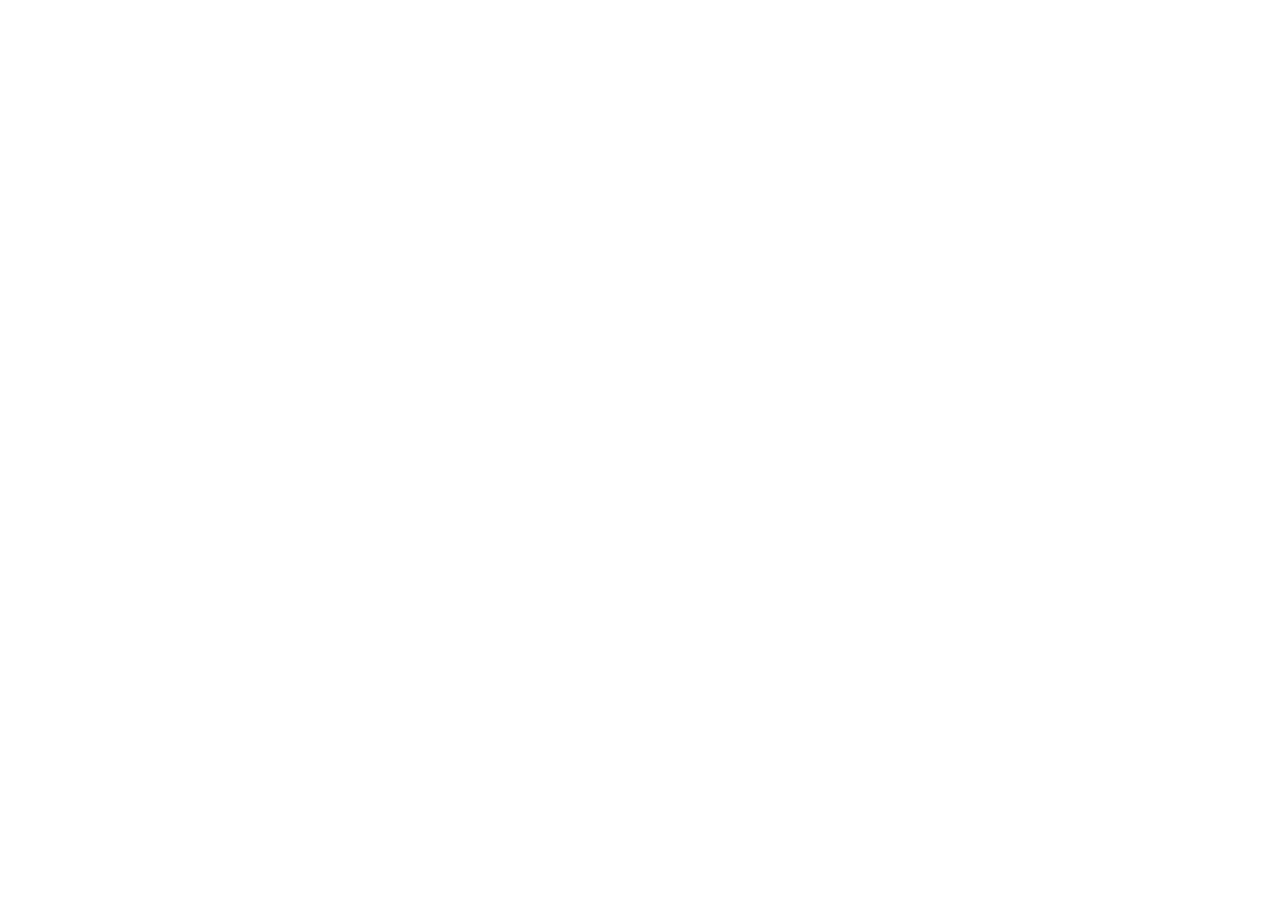
==== shelter/index.html @ a27afb73 "init: start task" ====
<!DOCTYPE html>
<html lang="en">
<head>
    <meta charset="UTF-8">
    <meta name="viewport" content="width=device-width, initial-scale=1.0">
    <link rel="stylesheet" href="./css/styles.css">
    <title>shelter</title>
</head>
<body>

</body>
</html>
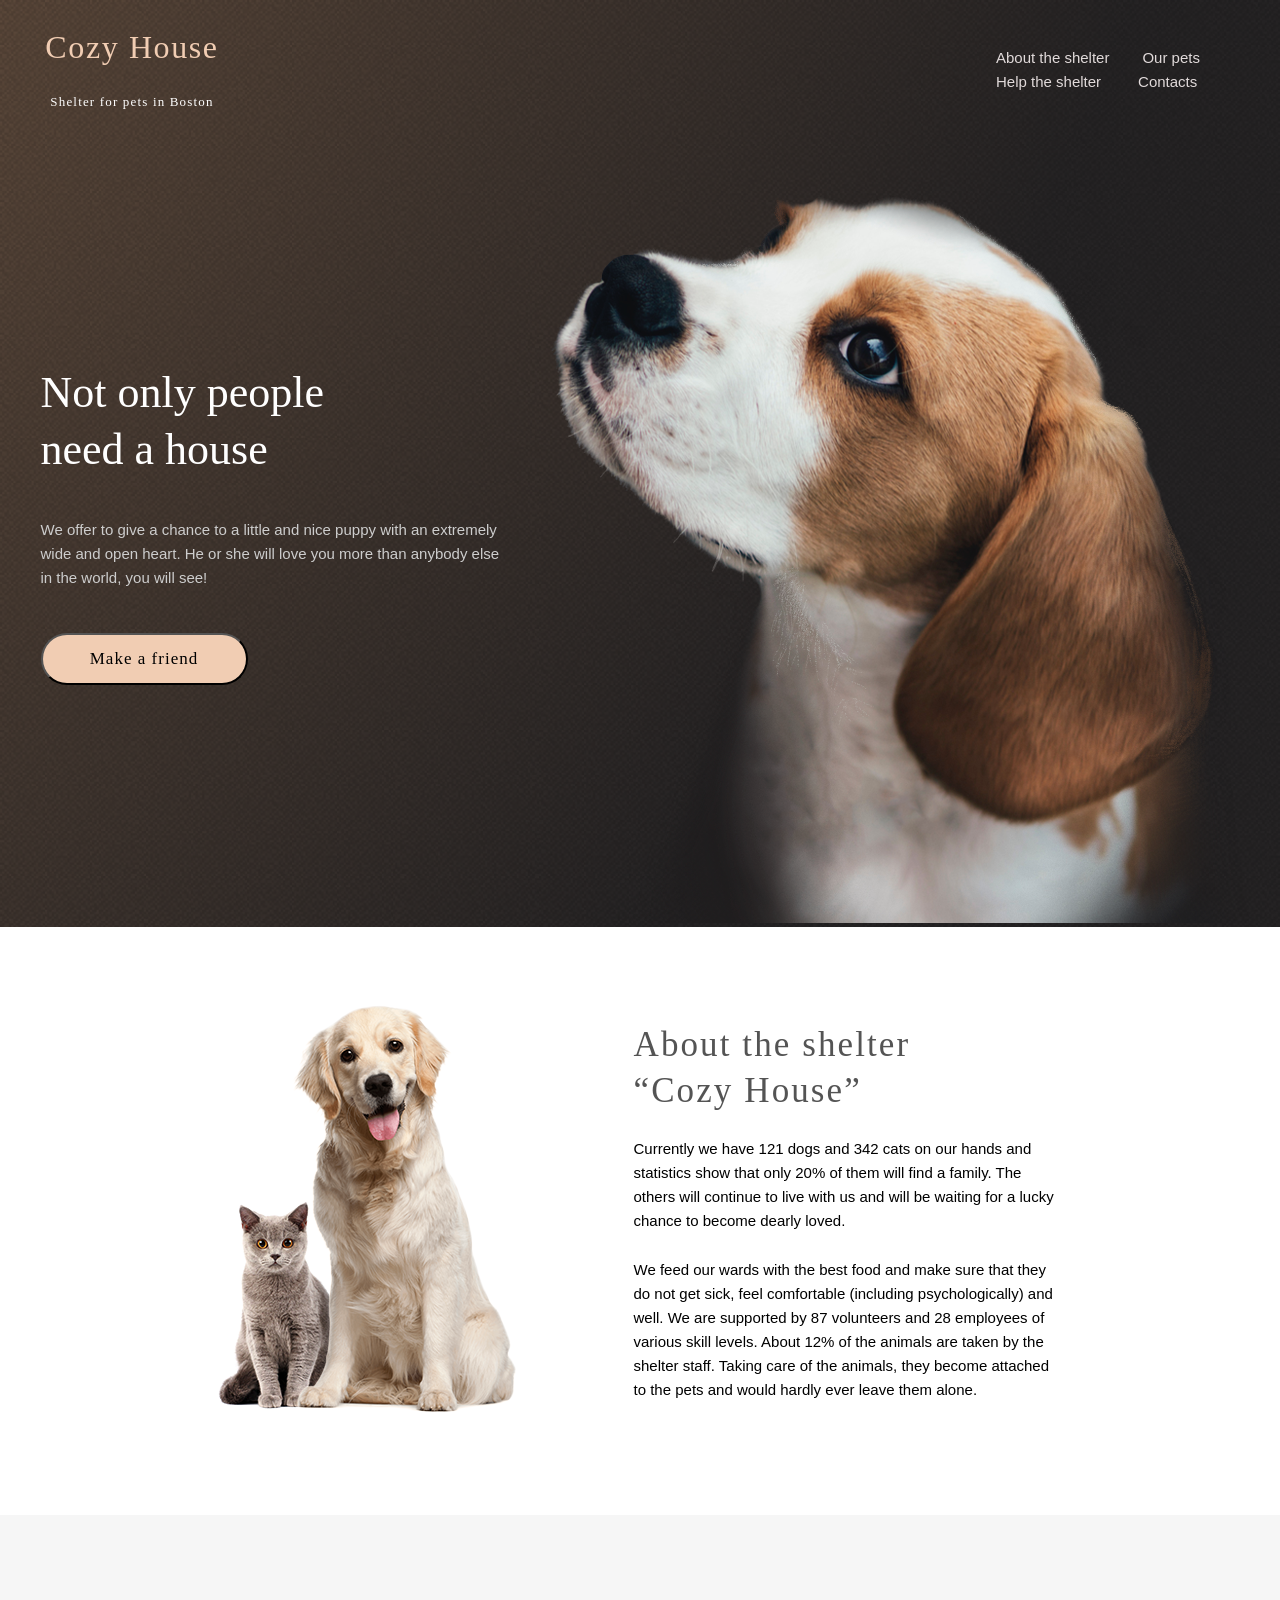
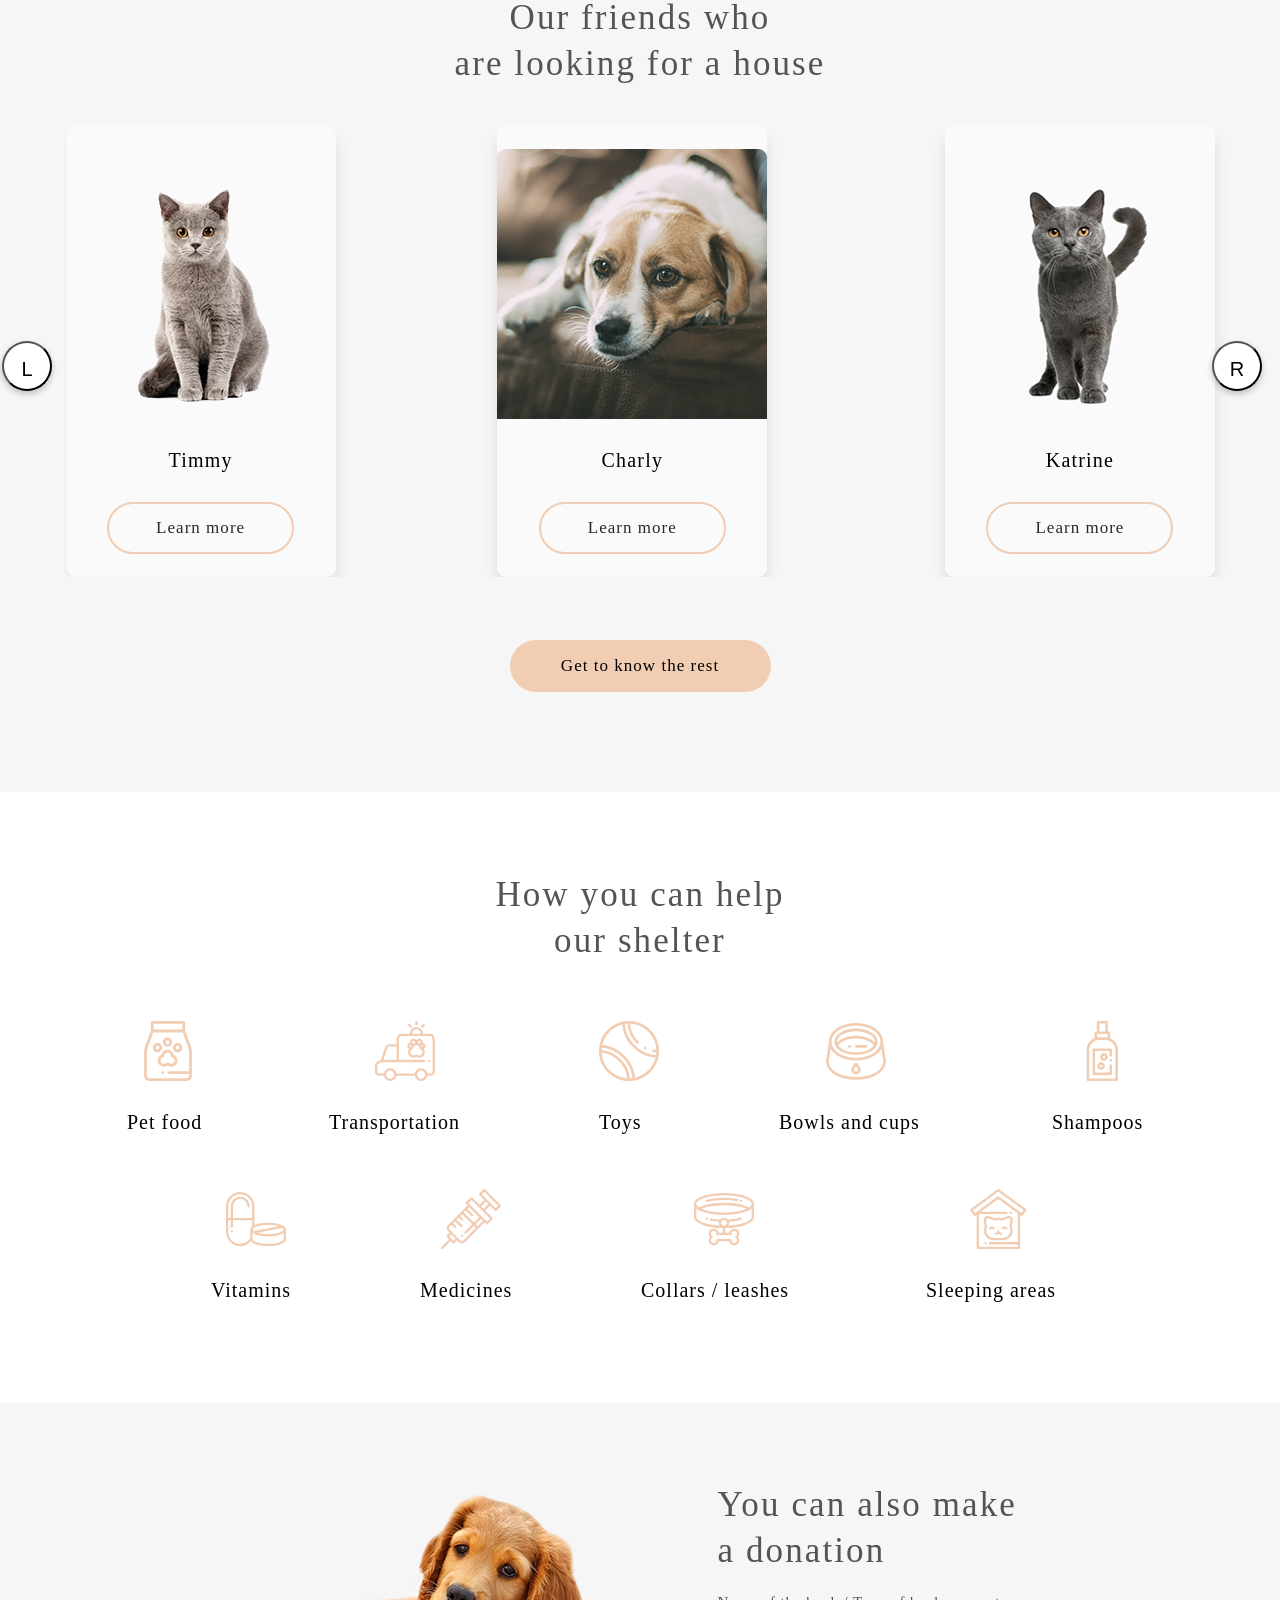
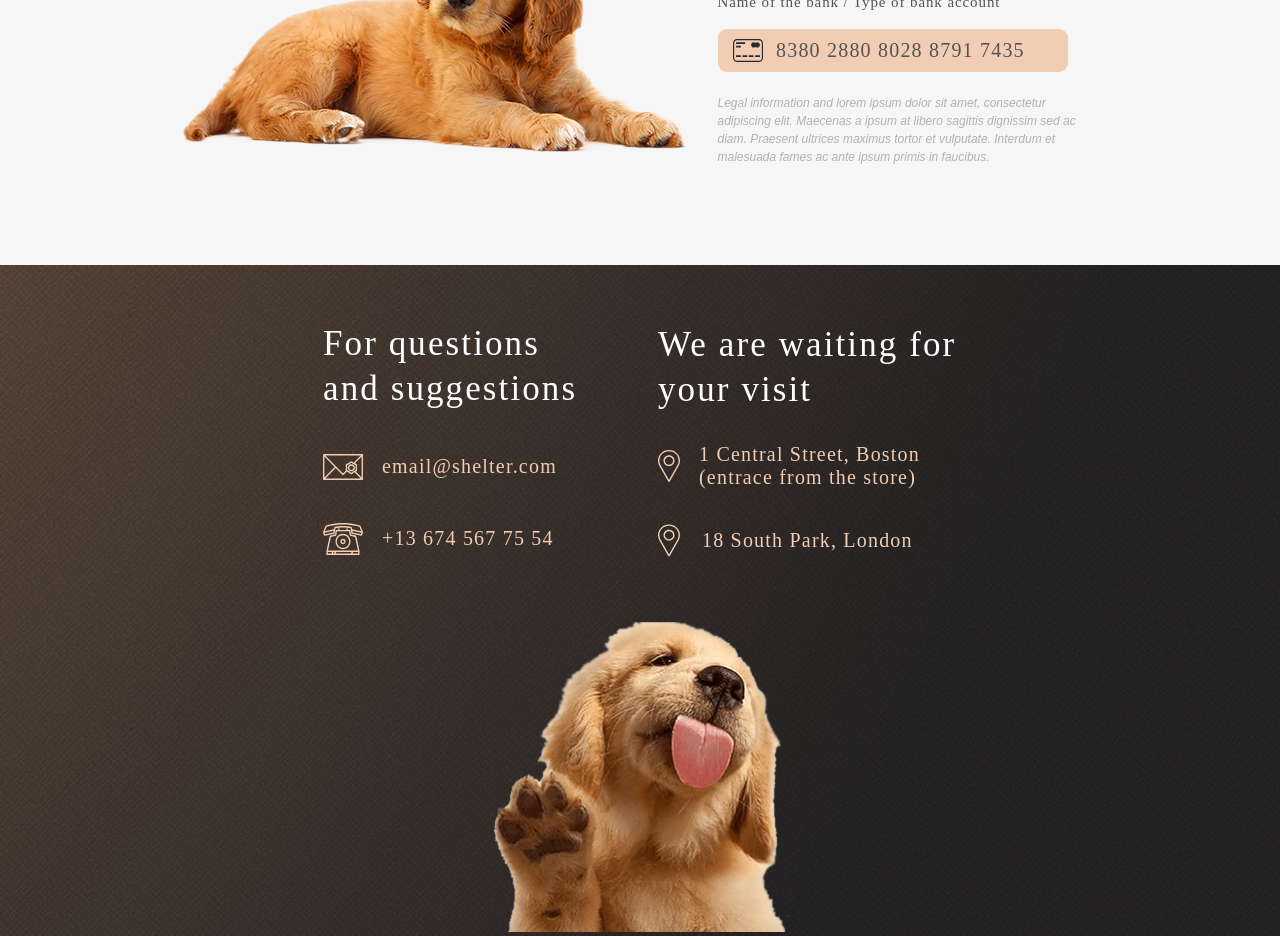
==== commit daef17af: "fix: rename html files for GitHub Pages deployment" ====
--- a/shelter/index.html
+++ b/shelter/index.html
@@ -3,10 +3,696 @@
 <head>
     <meta charset="UTF-8">
     <meta name="viewport" content="width=device-width, initial-scale=1.0">
-    <link rel="stylesheet" href="./css/styles.css">
-    <title>shelter</title>
+    <link rel="stylesheet" href="./css/shelter.css">
+    <!-- <meta name="viewport" content="width=device-width"> -->
+    <title>Shelter</title>
 </head>
 <body>
 
+    <main class="main">
+    <section class="start-screen">
+
+        <header class="header">
+            <div class="header__wrapper">
+                <div class="header__logo">
+                    <span class="header__title">Cozy House</span>
+                    <span class="header__subtitle">Shelter for pets in Boston</span>
+                </div>
+                <nav class="menu">
+                    <ul class="menu-list">
+                        <li class="menu__item"><a href="#about" class="nav-link">About the shelter</a></li>
+                        <li class="menu__item menu__item_active"><a href="..//pets/pets.html" class="nav-link">Our pets</a></li>
+                        <li class="menu__item"><a href="#help" class="nav-link">Help the shelter</a></li>
+                        <li class="menu__item"><a href="#contacts" class="nav-link">Contacts</a></li>
+                    </ul>
+                </nav>
+
+                <!-- ! -->
+
+                <button class="header__burger-btn" id="burger">
+                    <span></span><span></span><span></span>
+                </button>
+
+            </div>
+        </header>
+
+        <div class="start-screen__wrapper">
+            <div class="start-screen__content">
+                <div class="start-screen__wrapper-title">
+                    <h1 class="start-screen__title">Not only people need a house</h1>
+                </div>
+                <div class="start-screen__wrapper-description">
+                    <p class="start-screen__description">We offer to give a chance to a little and nice puppy with an extremely wide and open heart. He or she will love you more than anybody else in the world, you will see!</p>
+                </div>
+                <button class="start-screen__button">Make a friend</button>
+            </div>
+             <div class="start-screen__puppy-wrapper">
+                <img src="./assets/img/start-screen-puppy.png" alt="puppy-logo" class="start-screen__puppy">
+             </div>
+        </div>
+    </section>
+
+    <section class="about" id="about">
+        <div class="about__wrapper">
+            <div class="about__wrapper-pets">
+                <img src="./assets/img/about-pets.png" alt="about-logo" class="about__pets">
+            </div>
+            <div class="about__description">
+                <div class="about__wrapper-title">
+                    <h3 class="about__title">About the shelter “Cozy House”</h3>
+                </div>
+                <div class="about__wrapper-content-first">
+                    <p class="about__content-first">Currently we have 121 dogs and 342 cats on our hands and statistics show that only 20% of them will find a family. The others will continue to live with us and will be waiting for a lucky chance to become dearly loved.</p>
+                </div>
+                <div class="about__wrapper-content-second">
+                    <p class="about__content-second">We feed our wards with the best food and make sure that they do not get sick, feel comfortable (including psychologically) and well. We are supported by 87 volunteers and 28 employees of various skill levels. About 12% of the animals are taken by the shelter staff. Taking care of the animals, they become attached to the pets and would hardly ever leave them alone.</p>
+                </div>
+            </div>
+        </div>
+    </section>
+    <section class="pets">
+        <div class="pets__wrapper">
+            <div class="pets__title-wrapper">
+                <h3 class="pets__title">Our friends who<br>
+                    are looking for a house</h3>
+            </div>
+
+            <!-- ! -->
+
+<!-- popup katrine -->
+<div class="modal-katrine">
+    <div class="modal-wrapper">
+        <div class="exit__button-katrine exit__button-wrapper">
+            <span></span><span></span>
+        </div>
+        <div class="modal-subwrapper">
+         <div class="modal-logo">
+         <img src="./assets/img/pets-katrine.png" alt="modal-logo" class="modal-picture">
+         </div>
+         <div class="modal-information">
+            <div class="modal-information__wrapper">
+            <div class="modal__title-wrapper">
+                <span class="modal__title">Katrine</span>
+            </div>
+            <div class="modal__subtitle-wrapper">
+                <span class="modal__subtitle">Cat - British Shorthair</span>
+            </div>
+            <div class="modal__description-wrapper">
+                <p class="modal__description">Katrine is a beautiful girl. She is as soft as the finest velvet with a thick lush fur. Will love you until the last breath she takes as long as you are the one. She is picky about her affection. She loves cuddles and to stretch into your hands for a deeper relaxations.</p>
+            </div>
+            <ul class="modal__state-wrapper">
+                <li><b>Age:</b> 6 months</li>
+                <li><b>Inoculations:</b> panleukopenia</li>
+                <li><b>Desease:</b> none</li>
+                <li><b>Parasites:</b> none</li>
+
+            </ul>
+        </div>
+        </div>
+        </div>
+    </div>
+</div>
+
+ <!-- end popup katrine -->
+
+ <!-- popup woody -->
+
+ <div class="modal-woody">
+    <div class="modal-wrapper">
+        <div class="exit__button-woody exit__button-wrapper">
+            <span></span><span></span>
+        </div>
+        <div class="modal-subwrapper">
+         <div class="modal-logo">
+         <img src="./assets/img/pets-woody.png" alt="modal-logo" class="modal-picture">
+         </div>
+         <div class="modal-information">
+            <div class="modal-information__wrapper">
+            <div class="modal__title-wrapper">
+                <span class="modal__title">Woody</span>
+            </div>
+            <div class="modal__subtitle-wrapper">
+                <span class="modal__subtitle">Dog - Golden Retriever</span>
+            </div>
+            <div class="modal__description-wrapper">
+                <p class="modal__description">Woody is a handsome 3 1/2 year old boy. Woody does know basic commands and is a smart pup. Since he is on the stronger side, he will learn a lot from your training. Woody will be happier when he finds a new family that can spend a lot of time with him.</p>
+            </div>
+            <ul class="modal__state-wrapper">
+                <li><b>Age:</b> 3 years 6 months</li>
+                <li><b>Inoculations:</b> adenovirus, distemper</li>
+                <li><b>Desease:</b> right back leg mobility reduced</li>
+                <li><b>Parasites:</b> none</li>
+            </ul>
+        </div>
+        </div>
+        </div>
+    </div>
+</div>
+
+ <!-- end popup woody -->
+
+<!-- popup jenn -->
+
+<div class="modal-jennifer">
+    <div class="modal-wrapper">
+        <div class="exit__button-jennifer exit__button-wrapper">
+            <span></span><span></span>
+        </div>
+        <div class="modal-subwrapper">
+         <div class="modal-logo">
+         <img src="./assets/img/pets-jennifer.png" alt="modal-logo" class="modal-picture">
+         </div>
+         <div class="modal-information">
+            <div class="modal-information__wrapper">
+            <div class="modal__title-wrapper">
+                <span class="modal__title">Jennifer</span>
+            </div>
+            <div class="modal__subtitle-wrapper">
+                <span class="modal__subtitle">Dog - Labrador</span>
+            </div>
+            <div class="modal__description-wrapper">
+                <p class="modal__description">Jennifer is a sweet 2 months old Labrador that is patiently waiting to find a new forever home. This girl really enjoys being able to go outside to run and play, but won't hesitate to play up a storm in the house if she has all of her favorite toys.</p>
+            </div>
+            <ul class="modal__state-wrapper">
+                <li><b>Age:</b> 2 month</li>
+                <li><b>Inoculations:</b> none</li>
+                <li><b>Desease:</b> none</li>
+                <li><b>Parasites:</b> none</li>
+
+            </ul>
+        </div>
+        </div>
+        </div>
+    </div>
+</div>
+
+ <!-- end popup jenn -->
+
+ <!-- popup sophia -->
+
+<div class="modal-sophia">
+    <div class="modal-wrapper">
+        <div class="exit__button-sophia exit__button-wrapper">
+            <span></span><span></span>
+        </div>
+        <div class="modal-subwrapper">
+         <div class="modal-logo">
+         <img src="./assets/img/sophia.png" alt="modal-logo" class="modal-picture">
+         </div>
+         <div class="modal-information">
+            <div class="modal-information__wrapper">
+            <div class="modal__title-wrapper">
+                <span class="modal__title">Sophia</span>
+            </div>
+            <div class="modal__subtitle-wrapper">
+                <span class="modal__subtitle">Dog - Shih tzu</span>
+            </div>
+            <div class="modal__description-wrapper">
+                <p class="modal__description">Sophia here and I'm looking for my forever home to live out the best years of my life. I am full of energy. Everyday I'm learning new things, like how to walk on a leash, go potty outside, bark and play with toys and I still need some practice.</p>
+            </div>
+            <ul class="modal__state-wrapper">
+                <li><b>Age:</b> 1 month</li>
+                <li><b>Inoculations:</b> parvovirus</li>
+                <li><b>Desease:</b> none</li>
+                <li><b>Parasites:</b> none</li>
+            </ul>
+        </div>
+        </div>
+        </div>
+    </div>
+</div>
+
+ <!-- end popup sophia -->
+
+  <!-- popup timmy -->
+
+<div class="modal-timmy">
+    <div class="modal-wrapper">
+        <div class="exit__button-timmy exit__button-wrapper">
+            <span></span><span></span>
+        </div>
+        <div class="modal-subwrapper">
+         <div class="modal-logo">
+         <img src="./assets/img/pets-timmy.png" alt="modal-logo" class="modal-picture">
+         </div>
+         <div class="modal-information">
+            <div class="modal-information__wrapper">
+            <div class="modal__title-wrapper">
+                <span class="modal__title">Timmy</span>
+            </div>
+            <div class="modal__subtitle-wrapper">
+                <span class="modal__subtitle">Cat - British Shorthair</span>
+            </div>
+            <div class="modal__description-wrapper">
+                <p class="modal__description">Timmy is an adorable grey british shorthair male. He loves to play and snuggle. He is neutered and up to date on age appropriate vaccinations. He can be chatty and enjoys being held. Timmy has a lot to say and wants a person to share his thoughts with.</p>
+            </div>
+            <ul class="modal__state-wrapper">
+                <li><b>Age:</b> 2 month</li>
+                <li><b>Inoculations:</b> rabies</li>
+                <li><b>Desease:</b> none</li>
+                <li><b>Parasites:</b> none</li>
+            </ul>
+        </div>
+        </div>
+        </div>
+    </div>
+</div>
+
+ <!-- end popup timmy -->
+
+   <!-- popup charly -->
+
+<div class="modal-charly">
+    <div class="modal-wrapper">
+        <div class="exit__button-charly exit__button-wrapper">
+            <span></span><span></span>
+        </div>
+        <div class="modal-subwrapper">
+         <div class="modal-logo">
+         <img src="./assets/img/pets-charly.png" alt="modal-logo" class="modal-picture">
+         </div>
+         <div class="modal-information">
+            <div class="modal-information__wrapper">
+            <div class="modal__title-wrapper">
+                <span class="modal__title">Charly</span>
+            </div>
+            <div class="modal__subtitle-wrapper">
+                <span class="modal__subtitle">Dog - Jack Russell Terrier</span>
+            </div>
+            <div class="modal__description-wrapper">
+                <p class="modal__description">This cute boy, Charly, is three years old and he likes adults and kids. He isn’t fond of many other dogs, so he might do best in a single dog home. Charly has lots of energy, and loves to run and play. We think a fenced yard would make him very happy.</p>
+            </div>
+            <ul class="modal__state-wrapper">
+                <li><b>Age:</b> 8 years</li>
+                <li><b>Inoculations:</b> bordetella bronchiseptica, leptospirosis</li>
+                <li><b>Desease:</b> deafness, blindness</li>
+                <li><b>Parasites:</b> lice, fleas</li>
+            </ul>
+        </div>
+        </div>
+        </div>
+    </div>
+</div>
+
+ <!-- end popup charly -->
+
+ <!-- popup scarlett -->
+
+<div class="modal-scarlett">
+    <div class="modal-wrapper">
+        <div class="exit__button-scarlett exit__button-wrapper">
+            <span></span><span></span>
+        </div>
+        <div class="modal-subwrapper">
+         <div class="modal-logo">
+         <img src="./assets/img/pets-scarlet.png" alt="modal-logo" class="modal-picture">
+         </div>
+         <div class="modal-information">
+            <div class="modal-information__wrapper">
+            <div class="modal__title-wrapper">
+                <span class="modal__title">Scarlett</span>
+            </div>
+            <div class="modal__subtitle-wrapper">
+                <span class="modal__subtitle">Dog - Jack Russell Terrier</span>
+            </div>
+            <div class="modal__description-wrapper">
+                <p class="modal__description">Scarlett is a happy, playful girl who will make you laugh and smile. She forms a bond quickly and will make a loyal companion and a wonderful family dog or a good companion for a single individual too since she likes to hang out and be with her human.</p>
+            </div>
+            <ul class="modal__state-wrapper">
+                <li><b>Age:</b> 3 month</li>
+                <li><b>Inoculations:</b> parainfluenza</li>
+                <li><b>Desease:</b> none</li>
+                <li><b>Parasites:</b> none</li>
+            </ul>
+        </div>
+        </div>
+        </div>
+    </div>
+</div>
+
+ <!-- end popup scarlett -->
+
+  <!-- popup freddie -->
+
+<div class="modal-freddie">
+    <div class="modal-wrapper">
+        <div class="exit__button-freddie exit__button-wrapper">
+            <span></span><span></span>
+        </div>
+        <div class="modal-subwrapper">
+         <div class="modal-logo">
+         <img src="./assets/img/freddie.png" alt="modal-logo" class="modal-picture">
+         </div>
+         <div class="modal-information">
+            <div class="modal-information__wrapper">
+            <div class="modal__title-wrapper">
+                <span class="modal__title">Freddie</span>
+            </div>
+            <div class="modal__subtitle-wrapper">
+                <span class="modal__subtitle">Cat - British Shorthair</span>
+            </div>
+            <div class="modal__description-wrapper">
+                <p class="modal__description">Freddie is a little shy at first, but very sweet when he warms up. He likes playing with shoe strings and bottle caps. He is quick to learn the rhythms of his human’s daily life. Freddie has bounced around a lot in his life, and is looking to find his forever home.</p>
+            </div>
+            <ul class="modal__state-wrapper">
+                <li><b>Age:</b> 2 month</li>
+                <li><b>Inoculations:</b> Inoculations: rabies</li>
+                <li><b>Desease:</b> none</li>
+                <li><b>Parasites:</b> none</li>
+            </ul>
+        </div>
+        </div>
+        </div>
+    </div>
+</div>
+
+ <!-- end popup freddie -->
+
+        <div class="pets__slider">
+                <div class="arrow__wrapper">
+                    <button class="arrow__left">
+                        <img src="./assets/svg/Arrow_left.svg" alt="arrow-logo" class="arrow-left">
+                    </button>
+                </div>
+
+                <!-- ! -->
+
+                <div class="pets__slider-wrapper">
+                    <div class="card__container" id="card__container">
+                        <div class="slider__group-one">
+
+                        <div class="pets__card card__sophia">
+                            <img src="..//pets/assets/img/sophia.png" alt="sophia-logo" class="pets__logo logo__sophia">
+                            <span class="pets__name">Sophia</span>
+                            <button class="button-sophia pets__button">Learn more</button>
+                        </div>
+
+                        <div class="pets__card card__timmy">
+                            <img src="..//pets/assets/img/pets-timmy.png" alt="timmy-logo" class="pets__logo logo__timmy">
+                            <span class="pets__name">Timmy</span>
+                            <button class="button-timmy pets__button">Learn more</button>
+                        </div>
+
+                        <div class="pets__card card__charly">
+                            <img src="..//pets/assets/img/pets-charly.png" alt="woody-logo" class="pets__logo logo__charly">
+                            <span class="pets__name">Charly</span>
+                            <button class="button-charly pets__button">Learn more</button>
+                        </div>
+                    </div>        <!-- gr 1 end -->
+
+
+                    <div class="slider__group-two">
+                <div class="pets__card card__katrine">
+                    <img src="..//pets/assets/img/pets-katrine.png" alt="katrine-logo" class="pets__logo logo__kat">
+                    <span class="pets__name">Katrine</span>
+                    <button class="button-katrine pets__button">Learn more</button>
+                </div>
+
+                <div class="pets__card card__jennifer">
+                    <img src="..//pets/assets/img/pets-jennifer.png" alt="jennifer-logo" class="pets__logo logo__jenn">
+                    <span class="pets__name">Jennifer</span>
+                    <button class="button-jennifer pets__button">Learn more</button>
+                </div>
+
+                <div class="pets__card card__woody">
+                    <img src="..//pets/assets/img/pets-woody.png" alt="woody-logo" class="pets__logo logo__woody">
+                    <span class="pets__name">Woody</span>
+                    <button class="button-woody pets__button">Learn more</button>
+                </div>
+                </div>
+
+
+                <div class="slider__group-three">
+
+                    <div class="pets__card card__scarlett">
+                        <img src="..//pets/assets/img/pets-scarlet.png" alt="scarlett-logo" class="pets__logo logo__scarlett">
+                        <span class="pets__name">Scarlett</span>
+                        <button class="button-scarlett pets__button">Learn more</button>
+                    </div>
+
+                    <div class="pets__card card__freddie">
+                        <img src="..//pets/assets/img/freddie.png" alt="freddie" class="pets__logo logo__freddie">
+                        <span class="pets__name">Freddie</span>
+                        <button class="button-freddie pets__button">Learn more</button>
+                    </div>
+
+                    <div class="pets__card card__charly">
+                        <img src="..//pets/assets/img/pets-charly.png" alt="woody-logo" class="pets__logo logo__charly">
+                        <span class="pets__name">Charly</span>
+                        <button class="button-charly pets__button">Learn more</button>
+                    </div>
+
+                </div>
+
+                </div>  <!-- container -->
+
+
+
+            </div><!-- wrapper -->
+
+            <div class="arrow__wrapper">
+                <button class="arrow__right">
+                    <img src="./assets/svg/Arrow_right.svg" alt="arrow-logo" class="arrow-right">
+                </button>
+            </div>
+        </div>
+        <button class="pets__button-common">Get to know the rest</button>
+
+<!-- begin -->
+
+        <section class ="section__pets">
+
+            <div class="carousel__wrapper">
+
+                <button class="left">L</button>
+
+                <ul class="carousel">
+                    <li class="pets__card card__sophia">
+                        <img src="..//pets/assets/img/sophia.png" alt="sophia-logo" class="pets__logo logo__sophia">
+                        <span class="pets__name">Sophia</span>
+                        <button class="pets__button sophia">Learn more</button>
+                    </li>
+
+                    <li class="pets__card card__timmy">
+                        <img src="..//pets/assets/img/pets-timmy.png" alt="timmy-logo" class="pets__logo logo__timmy">
+                        <span class="pets__name">Timmy</span>
+                        <button class="pets__button timmy">Learn more</button>
+                    </li>
+
+                    <li class="pets__card card__charly">
+                        <img src="..//pets/assets/img/pets-charly.png" alt="woody-logo" class="pets__logo logo__charly">
+                        <span class="pets__name">Charly</span>
+                        <button class="pets__button charly">Learn more</button>
+                    </li>
+
+                    <li class="pets__card card__katrine">
+                        <img src="..//pets/assets/img/pets-katrine.png" alt="katrine-logo" class="pets__logo logo__kat">
+                        <span class="pets__name">Katrine</span>
+                        <button class="pets__button katrine">Learn more</button>
+                    </li>
+
+                    <li class="pets__card card__jennifer">
+                        <img src="..//pets/assets/img/pets-jennifer.png" alt="jennifer-logo" class="pets__logo logo__jenn">
+                        <span class="pets__name">Jennifer</span>
+                        <button class="pets__button jennifer">Learn more</button>
+                    </li>
+
+                    <li class="pets__card card__woody">
+                        <img src="..//pets/assets/img/pets-woody.png" alt="woody-logo" class="pets__logo logo__woody">
+                        <span class="pets__name">Woody</span>
+                        <button class="pets__button woody">Learn more</button>
+                    </li>
+
+                    <li class="pets__card card__scarlett">
+                        <img src="..//pets/assets/img/pets-scarlet.png" alt="scarlett-logo" class="pets__logo logo__scarlett">
+                        <span class="pets__name">Scarlett</span>
+                        <button class="pets__button scarlett">Learn more</button>
+                    </li>
+
+                    <li class="pets__card card__freddie">
+                        <img src="..//pets/assets/img/freddie.png" alt="freddie" class="pets__logo logo__freddie">
+                        <span class="pets__name">Freddie</span>
+                        <button class="pets__button freddie">Learn more</button>
+                    </li>
+
+                    <li class="pets__card card__charly">
+                        <img src="..//pets/assets/img/pets-charly.png" alt="woody-logo" class="pets__logo logo__charly">
+                        <span class="pets__name">Charly</span>
+                        <button class="pets__button charly">Learn more</button>
+                    </li>
+                </ul>
+
+            <button class="right">R</button>
+
+            </div>
+        </section>
+
+
+
+
+
+
+
+
+    </section>
+    <section class="help" id="help">
+        <div class="help__wrapper">
+            <div class="help__title-wrapper">
+                <h3 class="help__title">How you can help<br>
+                    our shelter</h3>
+            </div>
+            <div class="help__list">
+
+                <div class="help__icon food">
+                    <div class="icon__auxiliary">
+                    <img src="./assets/svg/icon-pet-food.svg" alt="food-logo" class="icon__food">
+                    </div>
+                <div class="description__wrapper">
+                    <span class="icon__description">Pet food</span>
+                </div>
+                </div>
+
+                <div class="help__icon transportation">
+                    <div class="icon__auxiliary">
+                    <img src="./assets/svg/icon-transportation.svg" alt="transportation-logo" class="icon__transportation">
+                    </div>
+                    <div class="description__wrapper">
+                     <span class="icon__description">Transportation</span>
+                    </div>
+                </div>
+
+
+                <div class="help__icon toys">
+                    <div class="icon__auxiliary">
+                    <img src="./assets/svg/icon-toys.svg" alt="toys-logo" class="icon__toys">
+                    </div>
+                    <div class="description__wrapper">
+                     <span class="icon__description">Toys</span>
+                    </div>
+                </div>
+
+
+                <div class="help__icon bowls">
+                    <div class="icon__auxiliary">
+                        <img src="./assets/svg/icon-bowls-and-cups.svg" alt="bowls-logo" class="icon__bowls">
+                    </div>
+                    <div class="description__wrapper">
+                    <span class="icon__description">Bowls and cups</span>
+                    </div>
+                </div>
+
+
+                <div class="help__icon shampoos">
+                    <div class="icon__auxiliary">
+                    <img src="./assets/svg/icon-shampoos.svg" alt="shampoos-logo" class="icon__shampoos">
+                    </div>
+                    <div class="description__wrapper">
+                    <span class="icon__description">Shampoos</span>
+                    </div>
+                </div>
+
+
+                <div class="help__icon vitamins">
+                    <div class="icon__auxiliary">
+                    <img src="./assets/svg/icon-vitamins.svg" alt="vitamins-logo" class="icon__vitamins">
+                    </div>
+                    <div class="description__wrapper">
+                    <span class="icon__description">Vitamins</span>
+                    </div>
+                </div>
+
+
+                <div class="help__icon medicine">
+                    <div class="icon__auxiliary">
+                    <img src="./assets/svg/icon-medicines.svg" alt="medicine-logo" class="icon__medicine">
+                    </div>
+                    <div class="description__wrapper">
+                    <span class="icon__description">Medicines</span>
+                    </div>
+                </div>
+
+
+                <div class="help__icon collars">
+                    <div class="icon__auxiliary">
+                    <img src="./assets/svg/icon-collars-leashes.svg" alt="collars-logo" class="icon__collars">
+                    </div>
+                    <div class="description__wrapper">
+                    <span class="icon__description">Collars / leashes</span>
+                    </div>
+                </div>
+
+
+                <div class="help__icon sleep">
+                    <div class="icon__auxiliary">
+                    <img src="./assets/svg/icon-sleeping-area.svg" alt="sleeping_area-logo" class="icon__sleep">
+                    </div>
+                    <div class="description__wrapper">
+                    <span class="icon__description">Sleeping areas</span>
+                    </div>
+                </div>
+
+            </div>
+        </div>
+    </section>
+
+    <section class="donation">
+        <div class="donation__wrapper">
+            <div class="donation__dog-wrapper">
+                <img src="./assets/img/donation-dog.png" alt="donation-logo" class="donation__dog">
+            </div>
+            <div class="donation__description">
+                <div class="donation__title-wrapper">
+                    <h3 class="donation__title">You can also make a donation</h3>
+                </div>
+                <div class="donation__subtitle-wrapper">
+                    <p class="donation__subtitle">Name of the bank / Type of bank account</p>
+                </div>
+
+                <div class="credit-card">
+                    <div class="credit-card__wrapper">
+                        <img src="./assets/svg/credit-card.svg" alt="credit-card__logo" class="icon__credit-card">
+                        <span class="credit-card__number">8380 2880 8028 8791 7435</span>
+                    </div>
+                </div>
+                <div class="legal-information__wrapper">
+                    <p class="legal-information">Legal information and lorem ipsum dolor sit amet, consectetur adipiscing elit. Maecenas a ipsum at libero sagittis dignissim sed ac diam. Praesent ultrices maximus tortor et vulputate. Interdum et malesuada fames ac ante ipsum primis in faucibus.</p>
+                </div>
+            </div>
+        </div>
+    </section>
+
+    <footer class="footer" id="contacts">
+        <div class="footer__wrapper">
+            <div class="footer__contacts">
+                <h3 class="footer__contacts-title">For questions and suggestions</h3>
+                <div class="footer__contacts-mail">
+                    <img src="./assets/svg/icon-email.svg" alt="email-logo" class="mail__icon">
+                    <span class="mail__description"><a href="mailto:ksandr1g@mail.ru">email@shelter.com</a></span>
+                </div>
+                <div class="footer__contacts-phone">
+                    <img src="./assets/svg/icon-phone.svg" alt="phone-logo" class="phone__icon">
+                    <span class="phone__description"><a href="tel:+13 674 567 75 54">+13 674 567 75 54</a></span>
+                </div>
+            </div>
+            <div class="footer__location">
+                <h3 class="footer__location-title">We are waiting for your visit</h3>
+                <div class="footer__location-Boston">
+                    <img src="./assets/svg/icon-marker.svg" alt="marker-logo" class="boston__marker">
+                    <p class="boston__description"><a href="https://www.google.com/maps/d/embed?mid=1jf-JyjY4kV1k39pwUYCy4yDfvXQ&hl=en_US&ehbc=2E312F" width="640" height="480">1 Central Street, Boston (entrace from the store)</a></p>
+                </div>
+                <div class="footer__location-London">
+                    <img src="./assets/svg/icon-marker.svg" alt="marker-logo" class="boston__marker">
+                    <p class="london__description"><a href="https://www.google.com/maps/d/embed?mid=1MzcbxTZZIhq8kWDtylVEMzaD1tA&hl=en&ehbc=2E312F" width="640" height="480">18 South Park, London</a></p>
+                </div>
+            </div>
+            <div class="footer__logo">
+                <div class="logo-logo">
+                <img src="./assets/img/footer-puppy.png" alt="puppy-logo" class="footer__puppy">
+            </div>
+            </div>
+        </div>
+    </footer>
+    </main>
+<script src="./shelter.js"></script>
 </body>
 </html>
--- a/shelter/css/shelter.css
+++ b/shelter/css/shelter.css
@@ -0,0 +1,2084 @@
+* {
+    scroll-behavior: smooth;
+    /* box-sizing: border-box; */
+}
+
+body {
+    margin: 0 auto;
+}
+
+.main {
+    overflow: hidden;
+    width: 100%;
+    position: relative;
+}
+
+.header__wrapper {
+    max-width: 1200px;
+    display:flex;
+    justify-content: space-between;
+    padding: 30px 40px 30px 40px;
+    column-gap: 572px;
+}
+
+.header__logo {
+    max-width: 184px;
+    display:flex;
+    flex-wrap: wrap;
+    justify-content: center;
+    /* margin-right: 533px; */
+    align-content: space-between;
+    row-gap: 10px;
+}
+
+.header__title {
+    font-family: 'Georgia';
+    font-style: normal;
+    font-weight: 400;
+    font-size: 32px;
+    line-height: 110%;
+    /* or 35px */
+    display: flex;
+    /* align-items: center; */
+    letter-spacing: 0.05em;
+    /* color-primary */
+    color: rgba(241, 205, 179, 1)
+    /* padding-bottom: 10px; */
+}
+
+.header__subtitle {
+    font-family: 'Georgia';
+    font-style: normal;
+    font-weight: 400;
+    font-size: 13px;
+    line-height: 14.95px;
+    /* or 35px */
+    display: flex;
+    /* align-items: center; */
+    letter-spacing: 0.09em;
+    /* color-primary */
+    color: rgba(255, 255, 255, 1);
+}
+
+.menu-list li {
+    display: inline;
+    color:rgb(225, 218, 218);
+    cursor: pointer;
+    list-style: none;
+    text-decoration: none;
+}
+
+.menu-list {
+    padding-inline-start: 0px;
+}
+
+.menu-list a {
+    list-style: none;
+    text-decoration: none;
+    color: inherit;
+}
+
+.menu-list li:hover {
+    color: white;
+}
+
+.menu__item {
+    font-family: Arial, Helvetica, sans-serif;
+    font-size: 15px;
+    line-height: 24px;
+    font-weight: 400;
+    /* margin-right: 29px; */
+    cursor: pointer;
+    list-style: none;
+    text-decoration: none;
+}
+
+.menu__item:nth-child(1) {
+    margin-right: 29px;
+}
+
+.menu__item:nth-child(2) {
+    margin-right: 32px;
+}
+
+.menu__item:nth-child(3) {
+    margin-right: 33px;
+}
+
+
+.menu__item:last-child {
+    margin-right: 0px;
+}
+
+.header__burger-btn {
+    display: none;
+}
+
+.start-screen {
+    background-image: url(..//assets/img/gradient.png);
+    background-size: cover;
+    display: flex;
+    flex-wrap: wrap;
+    justify-content: center;
+    align-items: center;
+    flex-direction: column;
+}
+
+.start-screen__wrapper {
+    display: flex;
+    column-gap: 50px;
+
+}
+
+.start-screen__wrapper-title {
+    max-width: 310px;
+}
+
+.start-screen__title {
+    font-family: 'Georgia';
+    font-weight: 400;
+    font-size: 44px;
+    line-height: 57.2px;
+    margin: 0;
+    color: rgba(255, 255, 255, 1);
+}
+
+.start-screen__wrapper-description {
+    max-width: 460px;
+    color: rgba(205, 205, 205, 1);
+}
+
+.start-screen__description {
+    font-family: Arial, Helvetica, sans-serif;
+    font-weight: 400;
+    font-size: 15px;
+    line-height: 24px;
+    margin: 0;
+}
+
+.start-screen__button {
+    transition: 1s;
+    cursor: pointer;
+    width: 207px;
+    height: 52px;
+    border-radius: 100px;
+    font-family: 'Georgia';
+    font-weight: 400;
+    font-size: 17px;
+    line-height: 22.1px;
+    letter-spacing: 0.06em;
+    background-color: rgba(241, 205, 179, 1);
+}
+
+.start-screen__button:hover {
+    background-color: rgb(235, 221, 211);
+}
+
+.start-screen__puppy-wrapper {
+    margin-top: 55px;
+}
+
+.start-screen__content {
+    display: grid;
+    align-content: center;
+    grid-template-rows: 154px 115px 70px;
+    padding-left: 9px;
+}
+
+
+.about {
+    display: flex;
+    justify-content: center;
+
+}
+
+.about__wrapper {
+    display: flex;
+    max-width: 1200px;
+    margin: 56px 0px 98px 0px;
+    align-items: flex-end;
+    column-gap: 117px;
+}
+
+.about__description {
+    max-width: 430px;
+}
+
+.about__wrapper-title {
+    max-width: 370px;
+}
+
+.about__title {
+    font-family: 'Georgia';
+    font-weight: 400;
+    font-size: 35px;
+    line-height: 45.5px;
+    letter-spacing: 0.06em;
+    color: rgba(84, 84, 84, 1);
+    margin: 39px 0px 24px 0px;
+}
+
+.about__wrapper-content-first {
+    margin: 0px 0px 25px 0px;
+    max-width: 430px;
+}
+
+.about__wrapper-content-second {
+    max-width: 430px;
+}
+
+.about__content-first {
+    font-family: 'Arial';
+    font-weight: 400;
+    font-size: 15px;
+    line-height: 24px;
+}
+
+.about__content-second {
+    font-family: 'Arial';
+    font-weight: 400;
+    font-size: 15px;
+    line-height: 24px;
+}
+
+/* section pets */
+
+.pets {
+    background-color: rgba(246, 246, 246, 1);
+    display: flex;
+    justify-content: center;
+}
+
+.pets__wrapper {
+    display:flex;
+    flex-direction: column;
+    align-items: center;
+    max-width: 1200px;
+}
+
+.pets__title {
+    margin: 33px 0px 24px 0px;
+    font-family: 'Georgia';
+    font-weight: 400;
+    font-size: 35px;
+    line-height: 45.5px;
+    letter-spacing: 0.06em;
+    text-align: center;
+    color: rgba(84, 84, 84, 1);
+}
+
+.pets__title-wrapper {
+    order: 0;
+    display: flex;
+    max-width: 400px;
+    margin-top: 47px;
+}
+
+.pets__slider {
+
+    position: relative;
+    max-width: 1200px;
+    max-height: 600px;
+    margin: 0px 0px 73px 0px;
+    display: flex;
+    flex-direction: row;
+    justify-content: center;
+    align-items: center;
+    display: none;
+}
+
+.pets__slider-wrapper {
+    height: 100%;
+    /* width: 80%; */
+    overflow: hidden;
+    /* margin: 5%; */
+    padding: 0px;
+    box-sizing: border-box;
+}
+
+.card__container {
+    position: relative;
+    display: flex;
+    justify-content: flex-start;
+    box-sizing: border-box;
+
+    width: 100%;
+    margin:0;
+    padding:0;
+    transform: translateX(0%);
+    transition: 3s;
+}
+
+.card__woody {
+    margin: 0px;
+}
+
+.card__katrine {
+    margin: 0px;
+}
+
+.logo__jenn {
+    margin-left: 0px;
+}
+
+.pets__logo {
+    cursor: pointer;
+    transition: 0.5s;
+}
+
+.pets__logo:hover {
+    transform:scale(1.2);
+}
+
+
+.pets__card {
+    scroll-snap-align: start;/* разобрать, понять как из 0 делается другое значение. ще хз */
+
+    border-radius: 9px;
+    top: 0;
+    right: 0;
+    width: 270px;
+    height: 435px;
+    display: flex;
+    flex-wrap: wrap;
+    flex-direction: column;
+    align-items: center;
+    justify-content: space-around;
+    background-color: rgba(250, 250, 250, 1);
+    padding: 8px 0px 8px 0px;
+    box-shadow: 0px 10px 15px rgba(0,0,0,0.1);
+}
+
+
+.slider__group-one {
+    display: flex;
+    flex-direction: row;
+    justify-content: center;
+    box-sizing: border-box;
+    height: 100%;
+    width: 100%;
+    min-width: 819px;
+    column-gap: 87px;
+
+    /* order: 2; */
+    transform: translateX(-116%);
+}
+.slider__group-two {
+    display: flex;
+    flex-direction: row;
+    justify-content: center;
+    box-sizing: border-box;
+    height: 100%;
+    width: 100%;
+    min-width: 819px;
+    column-gap: 87px;
+    /* order: 1; */
+    transform: translateX(-83%);
+}
+.slider__group-three {
+    transform: translateX(-41%);
+
+    display: flex;
+    flex-direction: row;
+    justify-content: center;
+    box-sizing: border-box;
+    height: 100%;
+    width: 100%;
+    min-width: 819px;
+    column-gap: 87px;
+
+    /* order: 3; */
+
+}
+
+
+
+.pets__name {
+    font-family: 'Georgia';
+    font-size: 20px;
+    line-height: 22px;
+    letter-spacing: 0.06em;
+    text-align: center;
+}
+
+.pets__button {
+
+    width: 187px;
+    height: 52px;
+    border-radius: 100px;
+    font-family: 'Georgia';
+    font-style: normal;
+    font-weight: 400;
+    font-size: 17px;
+    line-height: 130%;
+    letter-spacing: 0.06em;
+    color: #292929;
+    transition: 0.5s;
+    cursor: pointer;
+    opacity: 1;
+    border: 2px solid rgba(241, 205, 179, 1);
+    background-color: rgba(250, 250, 250, 1);
+}
+
+.pets__button:hover,
+.arrow__left:hover,
+.arrow__right:hover {
+    background-color: rgba(241, 205, 179, 1);
+    color:rgba(84, 84, 84, 1);
+}
+
+.pets__button:active,.arrow__left:active,
+.arrow__right:active {
+    opacity: 0.5;
+}
+
+.arrow__left,
+.arrow__right {
+    border-radius: 100px;
+    cursor: pointer;
+    opacity: 1;
+    border: 2px solid rgba(241, 205, 179, 1);
+    background-color: rgba(246, 246, 246, 1);
+    padding: 17px;
+    position: relative;
+    top: 17px;
+    width: 52px;
+    height: 52px;
+    transition: 0.5s;
+    opacity: 1;
+}
+
+.pets__button-common {
+    order: 2;
+    width: 261px;
+    height: 52px;
+    background-color: rgba(241, 205, 179, 1);
+    border-radius: 100px;
+    border: none;
+    font-family: 'Georgia';
+    font-weight: 400;
+    font-size: 17px;
+    line-height: 22.1px;
+    letter-spacing: 0.06em;
+    margin-bottom:100px;
+    cursor: pointer;
+    opacity: 1;
+    transition: 0.5s;
+}
+
+.pets__button-common:hover {
+    background-color: rgb(226, 174, 137);
+    /* color: white; */
+}
+
+.pets__button-common:active {
+    opacity: 0.7;
+}
+
+
+
+
+
+/* new carousel */
+
+.carousel__wrapper {
+
+    display: flex;
+    flex-direction: row;
+    max-width: 1200px;
+    position: relative;
+    margin: 0px 0px 47px 0px;
+}
+
+.carousel__wrapper .carousel {
+
+    display: grid;
+    grid-auto-flow: column;
+    grid-auto-columns: calc(100% / 3);
+
+
+    margin-left: 25px;
+    padding: 0px;
+    overflow-x: auto;
+    scroll-snap-type: x mandatory;
+    gap: 0px 40px;
+    border-radius: 8px;
+    scroll-behavior: smooth;
+    scrollbar-width: none;
+}
+
+.carousel::-webkit-scrollbar {
+    display: none;
+}
+
+.carousel__wrapper .left{
+    top: 53%;
+    left: -38px;
+    height: 50px;
+    width: 50px;
+    cursor: pointer;
+    font-size: 1.25rem;
+    position: absolute;
+    text-align: center;
+    line-height: 50px;
+    background: #fff;
+    border-radius: 50%;
+    box-shadow: 0 3px 6px rgba(0,0,0,0.23);
+    transform: translateY(-50%);
+    transition: transform 0.1s linear;
+}
+
+.carousel__wrapper .right{
+    right: -22px;
+    top: 53%;
+    height: 50px;
+    width: 50px;
+    cursor: pointer;
+    font-size: 1.25rem;
+    position: absolute;
+    text-align: center;
+    line-height: 50px;
+    background: #fff;
+    border-radius: 50%;
+    box-shadow: 0 3px 6px rgba(0,0,0,0.23);
+    transform: translateY(-50%);
+    transition: transform 0.1s linear;
+}
+
+.right:hover {
+    background-color: orange;
+}
+
+.section__pets {
+    order: 1;
+    max-width: 100%;
+    display: flex;
+    justify-content: center;
+}
+
+
+
+
+/* ! наложение классов через JS */
+
+.carousel.drag {
+    scroll-snap-type: none; /* ?? плавность?? */
+    scroll-behavior: smooth;/* поведение прокрутки */
+  }
+
+  .carousel.drag .pets__card {
+    cursor: grab;
+    user-select: none;
+  }
+
+  .carousel.no-transition {
+    scroll-behavior: auto;
+  }
+
+
+
+/* modal-content! */
+
+/* modal-begin */
+
+.modal-katrine,
+.modal-woody,
+.modal-jennifer,
+.modal-sophia,
+.modal-timmy,
+.modal-charly,
+.modal-scarlett,
+.modal-freddie {
+    position: fixed;
+    top: 0;
+    left: 0;
+    width: 100%;
+    height: 100vh;
+    z-index: 99998;
+    background-color: rgba(84, 84, 84, 0.1);
+    display: flex;
+    align-items: center;
+    justify-content: center;
+    /* ! */
+    opacity: 0;
+    visibility: hidden;
+}
+
+.modal-katrine.open,
+.modal-woody.open,
+.modal-jennifer.open,
+.modal-sophia.open,
+.modal-timmy.open,
+.modal-charly.open,
+.modal-scarlett.open,
+.modal-freddie.open {
+    opacity: 1;
+    visibility: visible;
+    transform: scale(1);
+}
+
+.modal-katrine.open .modal-wrapper,
+.modal-woody.open .modal-wrapper,
+.modal-jennifer.open .modal-wrapper,
+.modal-sophia.open .modal-wrapper,
+.modal-timmy.open .modal-wrapper,
+.modal-charly.open .modal-wrapper,
+.modal-scarlett.open .modal-wrapper,
+.modal-freddie.open .modal-wrapper {
+    transform: scale(1);
+}
+
+
+.modal-wrapper {
+    width: 952px;
+    height: 552px;
+    z-index: 1;
+    background-color: white;
+    display: flex;
+    align-items: flex-end;
+    background-color: rgba(84, 84, 84, -1);
+    transition: .5s;
+    transform: scale(0);
+}
+
+.modal-subwrapper {
+    background-color: white;
+    width: 900px;
+    height: 500px;
+    display: flex;
+    order: 1;
+    border-radius: 9px;
+}
+
+.exit__button-wrapper {
+    position: relative;
+    width: 50px;
+    height: 50px;
+    border: 2px solid rgba(241, 205, 179, 1);
+    border-radius: 100px;
+    order: 2;
+    bottom: 498px;
+    right: 11px;
+    display: flex;
+    justify-content: center;
+    align-items: center;
+    cursor: pointer;
+}
+
+.exit__button-wrapper:hover {
+    background-color: rgba(241, 205, 179, 1);
+}
+
+
+.exit__button-wrapper span {
+    position: absolute;
+    width: 12px;
+    height: 2px;
+    background-color: black;
+
+}
+
+.exit__button-wrapper span:nth-child(1) {
+    transform: rotate(45deg)
+}
+
+.exit__button-wrapper span:nth-child(2) {
+    transform: rotate(-45deg)
+}
+
+.modal-logo {
+    width: 500px;
+    height: 500px;
+}
+
+.modal-picture {
+    width: 100%;
+}
+
+.modal-information {
+    width: 400px;
+    display: flex;
+    justify-content: center;
+    align-items: center;
+    background-color: white;
+    border-radius: 9px;
+
+}
+
+.modal-information__wrapper {
+    width: 351px;
+    height: 362px;
+    margin-bottom: 36px;
+    row-gap: 8px;
+    display: flex;
+    flex-direction: column;
+}
+
+.modal__title {
+    font-family: 'Georgia';
+    font-weight: 400;
+    font-size: 35px;
+    line-height: 45.5px;
+    letter-spacing: 0.06em;
+    color: rgba(0, 0, 0, 1);
+}
+
+.modal__subtitle-wrapper {
+    margin-bottom: 17px;
+}
+
+.modal__subtitle {
+    font-family: 'Georgia';
+    font-weight: 400;
+    font-size: 20px;
+    line-height: 23px;
+    letter-spacing: 0.06em;
+    color: rgba(0, 0, 0, 1);
+}
+
+.modal__description {
+    font-family: 'Georgia';
+    font-weight: 400;
+    font-size: 15px;
+    line-height: 16.5px;
+    letter-spacing: 0.06em;
+    color: rgba(0, 0, 0, 1);
+    margin-bottom: 23px;
+}
+
+.modal__state-wrapper {
+    padding-inline-start: 18px;
+}
+
+
+.modal__state-wrapper li {
+    font-family: 'Georgia';
+    font-weight: 400;
+    line-height: 16.5px;
+    font-size: 15px;
+    letter-spacing: 0.06em;
+    padding-inline-start: 0px;
+    padding-bottom: 11px;
+}
+
+
+
+/* section help */
+
+.help {
+    display: flex;
+    justify-content: center;
+}
+
+.help__wrapper {
+    display: flex;
+    flex-direction: column;
+    align-items: center;
+}
+
+.help__title-wrapper {
+    max-width: 312px;
+}
+
+.help__title {
+    font-family: 'Georgia';
+    font-weight: 400;
+    font-size: 35px;
+    line-height: 45.5px;
+    letter-spacing: 0.06em;
+    margin: 80px 0px 58px 0px;
+    text-align: center;
+    color: rgba(84, 84, 84, 1);
+}
+
+.help__list {
+    display: flex;
+    flex-wrap: wrap;
+    max-width: 1026px;
+    column-gap: 120px;
+    justify-content: center;
+    row-gap: 55px;
+    margin: 0px 0px 95px 0px;
+}
+
+.icon__auxiliary {
+    display: flex;
+    justify-content: center;
+    margin-bottom: 30px;
+}
+
+.icon__description {
+    font-family: 'Georgia';
+    font-weight: 400;
+    font-size: 20px;
+    line-height: 23px;
+    letter-spacing: 0.05em;
+    text-align: center;
+}
+
+.food {
+    width: 82px;
+    height: 113px;
+
+}
+
+.transportation {
+    width: 150px;
+    height: 113px;
+
+}
+
+.toys {
+    width: 60px;
+    height: 113px;
+
+}
+
+.bowls {
+   width: 153px;
+   height: 113px;
+}
+
+.shampoos {
+    width: 101px;
+    height: 113px;
+
+}
+
+.vitamins {
+    width: 89px;
+    height: 119px;
+
+}
+
+.medicine {
+  width: 101px;
+  height: 113px;
+
+}
+
+.collars {
+    width: 165px;
+    height: 113px;
+
+}
+
+.sleep {
+   width: 143px;
+   height: 113px;
+}
+
+/* donation section */
+
+.donation {
+    background-color: rgba(246, 246, 246, 1);
+    display: flex;
+    justify-content: center;
+}
+
+.donation__wrapper {
+    display: flex;
+    max-width: 915px;
+    margin: 90px 0px 99px 0px;
+    column-gap: 30px;
+}
+
+.donation__dog-wrapper {
+    max-width: 505px;
+}
+
+.dontation__description {
+    max-width: 380px;
+}
+
+.donation__title-wrapper {
+    max-width: 300px;
+}
+
+.donation__title {
+    font-family: 'Georgia';
+    font-weight: 400;
+    font-size: 35px;
+    line-height: 45.5px;
+    letter-spacing: 0.06em;
+    color: rgba(84, 84, 84, 1);
+    margin: -11px 0px 0px 0px;
+}
+
+.donation__subtitle-wrapper {
+    max-width: 310px;
+
+}
+
+.donation__subtitle {
+    font-family: 'Georgia';
+    font-weight: 400;
+    font-size: 15px;
+    line-height: 16.5px;
+    letter-spacing: 0.06em;
+    color: rgba(84, 84, 84, 1);
+    margin: 21px 0px 18px 0px;
+}
+
+.credit-card {
+    background-color:rgba(241, 205, 179, 1);
+    width: 350px;
+    height: 43px;
+    border-radius: 9px;
+    display: flex;
+    justify-content: center;
+    align-items: center;
+}
+
+.credit-card__wrapper {
+    width: 319px;
+    height: 23px;
+    column-gap: 13px;
+    display: flex;
+}
+
+
+
+.credit-card__number {
+    font-family: 'Georgia';
+    font-weight: 400;
+    font-size: 20px;
+    line-height: 23px;
+    letter-spacing: 0.06em;
+    color: rgba(84, 84, 84, 1);
+}
+
+.legal-information__wrapper {
+    max-width: 380px;
+
+}
+
+.legal-information {
+    font-family: Arial;
+    font-weight: 400;
+    font-style: italic;
+    font-size: 12px;
+    line-height: 18px;
+    color: rgba(178, 178, 178, 1);
+    margin: 22px 0px 0px 0px;
+}
+
+
+
+/* footer */
+.footer {
+    display: flex;
+    justify-content: center;
+    background-image: url(..//assets/img/gradient.png);
+    background-size: cover;
+}
+
+.footer__wrapper {
+    max-width: 1200px;
+    display: flex;
+    padding: 41px 40px 0px 40px;
+    display: grid;
+    grid-template-columns: 358px 378px 299px;
+    column-gap: 82px;
+
+}
+
+.footer__contacts {
+    max-width: 282px;
+}
+
+.footer__location {
+    max-width: 302px;
+}
+
+.footer__contacts-title {
+    color: white;
+    font-family: 'Georgia';
+    font-weight: 400;
+    font-size: 35px;
+    line-height: 45.5px;
+    letter-spacing: 0.06em;
+    margin: 15px 0px 39px 0px;
+}
+
+.footer__contacts-mail {
+    display: flex;
+    flex-wrap: wrap;
+    align-items: center;
+    column-gap: 19px;
+    margin: 0px 0px 40px 0px;
+}
+
+.footer__contacts-phone {
+    display: flex;
+    flex-wrap: wrap;
+    align-items: center;
+    margin: 0px 0px 41px 0px;
+    column-gap: 19px;
+}
+
+.footer__location-title {
+    color: white;
+    font-family: 'Georgia';
+    font-weight: 400;
+    font-size: 35px;
+    line-height: 45.5px;
+    letter-spacing: 0.06em;
+    margin: 16px 0px 10px 0px;
+}
+
+.mail__description {
+    font-family: 'Georgia';
+    font-weight: 400;
+    font-size: 20px;
+    line-height: 23px;
+    letter-spacing: 0.06em;
+
+}
+
+.mail__description a {
+    text-decoration : none;
+    color: rgba(241, 205, 179, 1);
+}
+
+
+
+
+.phone__description {
+    font-family: 'Georgia';
+    font-weight: 400;
+    font-size: 20px;
+    line-height: 23px;
+    letter-spacing: 0.06em;
+    color: rgba(241, 205, 179, 1);
+}
+
+
+.phone__description a {
+    text-decoration : none;
+    color: rgba(241, 205, 179, 1);
+}
+
+.boston__description {
+    font-family: 'Georgia';
+    font-weight: 400;
+    font-size: 20px;
+    line-height: 23px;
+    letter-spacing: 0.06em;
+    color: rgba(241, 205, 179, 1);
+}
+
+.boston__description a{
+    text-decoration: none;
+    color: rgba(241, 205, 179, 1);
+}
+
+.footer__location-Boston {
+    display: flex;
+    max-width: 302px;
+    column-gap: 19px;
+}
+
+.london__description {
+
+    font-family: 'Georgia';
+    font-weight: 400;
+    font-size: 20px;
+    line-height: 23px;
+    letter-spacing: 0.06em;
+    color: rgba(241, 205, 179, 1);
+}
+
+.london__description a{
+    text-decoration: none;
+    color: rgba(241, 205, 179, 1);
+}
+
+.footer__location-London {
+    display: flex;
+    justify-content: flex-start;
+    column-gap: 22px;
+}
+
+/* media */
+
+@media (max-width: 1285px) {
+    .header__logo {
+        margin-right: 200px;
+    }
+
+    .footer__wrapper {
+        grid-template-columns: 335px 299px;
+        grid-template-rows: 316px;
+        column-gap: 0px;
+    }
+
+    .footer__puppy {
+        margin: 0px 0px 0px 167px;
+
+    }
+
+    .card__woody {
+        display: none;
+    }
+
+     /* section Our_friends */
+
+     .card__katrine {
+        margin: 0px 22px 0px 16px;
+    }
+
+    .card__jennifer {
+        margin: 0px 15px 0px 14px;
+    }
+
+
+
+}
+
+@media (max-width: 1072px) {
+
+     .start-screen__wrapper {
+        flex-direction: column;
+    }
+
+    .start-screen__content {
+        justify-content: center;
+        padding: 0px;
+    }
+
+    .start-screen__button {
+        margin-left: 126px;
+    }
+
+    .start-screen__puppy-wrapper {
+        max-width: 569px;
+    }
+
+    .start-screen__puppy {
+        margin: 25px 0px 0px 65px;
+        width: 100%;
+    }
+}
+
+
+@media (max-width: 965px) {
+    /* donation-section */
+
+    .donation__wrapper {
+        flex-direction: column-reverse;
+        align-items: center;
+        row-gap: 58px;
+        margin: 90px 0px 97px 0px;
+    }
+}
+
+@media (max-width: 958px) {
+
+    .header__logo {
+        margin-right: 50px;
+    }
+
+     /* адаптация модалок! */
+
+     .modal-wrapper {
+        width: 682px;
+        height: 402px;
+    }
+
+    .modal-subwrapper {
+        width: 630px;
+        height: 350px;
+    }
+
+    .modal-logo {
+        width: 350px;
+        height: 350px;
+    }
+
+    .modal-information {
+        width: 280px;
+    }
+
+    .modal-information__wrapper {
+        width: 260px;
+        height: 303px;
+        row-gap: 0;
+    }
+
+   .modal__description {
+        font-size: 13px;
+        line-height: 14.3px;
+        margin: 0px 0px 16px 0px;
+
+   }
+
+   .exit__button-wrapper {
+        bottom: 348px;
+        right: 8px;
+   }
+
+   .modal__title-wrapper {
+        padding-top: 5px;
+   }
+
+   .modal__subtitle-wrapper {
+        padding-top: 10px;
+   }
+
+   .modal__description-wrapper {
+        padding: 4px 0px 0px 0px;
+   }
+
+   .modal__state-wrapper {
+        margin: 0px 0px 0px 0px;
+   }
+
+   .modal__state-wrapper li {
+     padding-bottom: 7px;
+   }
+
+    /* section-about */
+
+    .about__wrapper {
+        flex-direction: column-reverse;
+        align-items: center;
+        margin: 40px 0px 96px 0px;
+        column-gap: 0px;
+        row-gap: 66px;
+    }
+
+    .about__wrapper-content-first {
+        margin: 0px 0px 23px 0px;
+    }
+
+
+}
+
+@media (max-width: 799px) {
+    .header__logo {
+        margin-right: 0px;
+    }
+}
+
+
+@media (max-width: 769px) {
+
+    .menu {
+        display: none;
+    }
+
+    .header__wrapper {
+
+        padding: 30px 20px 30px 20px;
+        column-gap: 281px;
+        margin-bottom: 31px;
+
+    }
+
+    .header__logo {
+        justify-content: center;
+    }
+
+    .header__burger-btn {
+        top: 9px;
+        left: 32px;
+        display: none;
+        position: relative;
+        width: 40px;
+        height: 40px;
+        background-color: transparent;
+        outline: none;
+        border: none;
+        cursor: pointer;
+        display: block;
+        transition: 0.2s;
+
+    }
+
+    .header__burger-btn span {
+        display: block;
+        position: absolute;
+        width: 30px;
+        height: 2px;
+        left: 5px;
+        background-color:rgba(241, 205, 179, 1);
+        transition: 0.5s;
+    }
+
+    .header__burger-btn span:nth-child(1) {
+        transform: translateY(-10px);
+    }
+
+    .header__burger-btn span:nth-child(3) {
+        transform: translateY(10px);
+    }
+
+    .header__burger-btn:hover span{
+        background-color: rgb(234, 233, 232, 1);
+    }
+
+    /* +open */
+
+   header.open .header__burger-btn span:nth-child(1) {
+        transform: translateX(10px) rotate(90deg);
+    }
+
+    header.open .header__burger-btn span:nth-child(2) {
+        transform: translateX(0px) rotate(90deg);
+    }
+
+    header.open .header__burger-btn span:nth-child(3) {
+        transform: translateX(-10px) rotate(90deg);
+    }
+
+    /* help-section */
+
+    .help__icon {
+        width: 170px;
+    }
+
+    .help__list {
+        column-gap: 60px;
+        row-gap: 53px;
+        margin: 0px 0px 99px 0px;
+    }
+
+    .description__wrapper {
+        display: flex;
+        justify-content: center;
+    }
+
+    .slider__group-two {
+        column-gap: 4px;
+    }
+
+    /* footer */
+
+    .footer__wrapper {
+        max-width: 708px;
+        padding: 15px 30px 0px 30px;
+        grid-template-columns: 335px 299px;
+        column-gap: 0px;
+        grid-template-rows: 316px;
+    }
+
+    .footer__puppy {
+        margin: 0px 0px 0px 167px;
+    }
+}
+
+    @media (max-width: 756px) {
+
+        .pets__title {
+            font-size: 25px;
+            line-height: 32.5px;
+        }
+
+        .pets__title-wrapper {
+            margin-top: 17px;
+        }
+
+        .card__jennifer {
+            display:none;
+        }
+
+        .card__katrine {
+            order: 1;
+            padding: 0;
+            margin: 0px 16px 35px 16px;
+        }
+
+        .pets__slider {
+            display: flex;
+            flex-direction: column;
+            column-gap: 10px;
+            margin-bottom: 44px;
+            flex-wrap: wrap;
+            align-items: center;
+
+        }
+
+        /* .arrow__left {
+            position: static;
+        }
+
+        .arrow__right {
+            position: static;
+        } */
+
+        .arrow__wrapper {
+            order: 2
+        }
+
+        .pets__button-common {
+            margin-bottom: 42px;
+        }
+    }
+
+    @media (max-width: 700px) {
+
+        /* адаптация модалок! под текущее разрешение*/
+
+
+        .modal-wrapper {
+            width: 294px;
+            height: 393px;
+        }
+
+        .modal-subwrapper {
+            width: 240px;
+            height: 341px;
+        }
+
+        .modal-logo {
+            display: none;
+        }
+
+        .modal-information {
+            width: 240px;
+            height: 390px;
+        }
+
+        .modal-information__wrapper {
+            width: 220px;
+            height: 321px;
+            row-gap: 0;
+        }
+
+       .modal__description {
+            font-size: 13px;
+            line-height: 14.3px;
+            margin: 0px 0px 21px 0px;
+            text-align: justify;
+
+       }
+
+       .exit__button-wrapper {
+            bottom: 340px;
+            right: 24px;
+       }
+
+       .modal__title-wrapper {
+            padding-top: 19px;
+            text-align: center;
+       }
+
+       .modal__subtitle-wrapper {
+            padding-top: 10px;
+            text-align: center;
+
+       }
+
+       .modal__subtitle {
+            letter-spacing: 0.02em;
+            font-size: 18px;
+       }
+
+       .modal__description-wrapper {
+            padding: 4px 0px 0px 0px;
+       }
+
+       .modal__state-wrapper {
+            margin: 0px 0px 0px 0px;
+            padding-inline-start: 16px;
+       }
+
+       .modal__state-wrapper li {
+            padding-bottom: 5px;
+            line-height: 16.5px;
+            font-size: 13px;
+            letter-spacing: 0.01em;
+       }
+
+       /* адаптация модалок закончена */
+
+        .footer__contacts {
+            max-width: 278px;
+        }
+
+        .footer__location {
+            max-width: 293px;
+        }
+
+        .footer__contacts-title {
+            font-size: 25px;
+            line-height: 32.5px;
+            text-align: center;
+            margin: 0px 0px 39px 0px;
+        }
+
+        .footer__location-title {
+            font-size: 25px;
+            line-height: 32.5px;
+            text-align: center;
+            margin: 0px 0px 17px 0px;
+        }
+
+        .footer__wrapper {
+            justify-items: center;
+            grid-template-columns: min-content;
+            grid-template-rows: min-content;
+            padding: 30px 10px 0px 10px;
+           max-width: 300px;
+        }
+
+        .footer__contacts-mail {
+            column-gap: 7px;
+            justify-content: space-evenly;
+        }
+
+        .footer__contacts-phone {
+            column-gap: 7px;
+            justify-content: space-evenly;
+        }
+
+        .footer__location-Boston {
+            column-gap: 16px;
+            margin-bottom: 5px;
+        }
+
+        .footer__location-London {
+            column-gap: 17px;
+        }
+
+        .footer__logo {
+            width: 300px;
+        }
+
+        .logo-logo {
+            max-width: 260px;
+        }
+
+        .footer__puppy {
+            margin: 26px 0px 0px 20px;
+            width: 100%;
+        }
+    }
+
+    @media (max-width: 695px) {
+        .start-screen__content {
+
+            display: flex;
+            flex-wrap: wrap;
+            flex-direction: column;
+            align-items: center;
+            justify-content: center;
+            row-gap: 41px;
+
+        }
+
+        .start-screen__wrapper-title {
+            max-width: 214px;
+        }
+
+        .start-screen__title {
+            font-size: 25px;
+            line-height: 32.5px;
+            text-align: center;
+            letter-spacing: 0.07em;
+        }
+
+        .start-screen__wrapper-description {
+            max-width: 291px;
+        }
+
+        .start-screen__description {
+            text-align: center;
+        }
+
+        .start-screen__button {
+            margin-left: 0px;
+        }
+
+        .start-screen__puppy-wrapper {
+            max-width: 260px;
+        }
+
+        .start-screen__puppy {
+            width: 100%;
+            margin: 49px 0px 0px 35px;
+        }
+    }
+
+    @media (max-width: 552px) {
+
+        .header__wrapper {
+            column-gap: 55px;
+        }
+         /* donation-section */
+
+         .donation__title-wrapper {
+            max-width: 219px;
+
+        }
+
+        .donation__title {
+            font-size: 25px;
+            line-height: 32.5px;
+            text-align: center;
+
+        }
+
+        .donation__subtitle {
+            line-height: 24px;
+            letter-spacing: 0;
+            margin: 18px 0px 18px 0px;
+        }
+
+        .donation__wrapper {
+            margin: 54px 0px 39px 0px;
+            row-gap: 41px;
+        }
+
+        .credit-card {
+            width: 281px;
+            height: 42px;
+        }
+
+        .credit-card__wrapper {
+            justify-content: center;
+            column-gap: 16px;
+        }
+
+        .credit-card__number {
+            font-size: 15px;
+            line-height: 16.5px;
+            padding-top: 4px;
+
+        }
+
+        .donation__description {
+            max-width: 300px;
+            display: flex;
+            flex-wrap: wrap;
+            flex-direction: column;
+            align-items: center;
+        }
+
+        .donation__subtitle-wrapper {
+            margin-bottom: 3px;
+        }
+
+        .donation__dog-wrapper {
+            max-width: 260px;
+        }
+
+        .donation__dog {
+            width: 100%;
+        }
+
+        .legal-information {
+            text-align: justify;
+        }
+
+        .legal-information__wrapper {
+            max-width: 280px;
+        }
+
+    }
+
+    /* ============================== */
+
+    @media (max-width: 464px) {
+
+        .header__wrapper {
+            padding: 30px 20px 29px 20px;
+            column-gap: 55px;
+
+        }
+
+        .header__logo {
+            justify-content: center;
+        }
+
+        /* ! */
+
+        .menu {
+            display: block;
+            width: 320px;
+            position: absolute;
+            right: -320px;
+            top: 0;
+            background-color: rgba(41, 41, 41, 1);
+            padding: 249px 0px 247px 0px;
+            visibility: hidden;
+            transition: transform .5s , visiblity .5s;
+            will-change: transform;
+        }
+
+        .menu__item:nth-child(1) {
+            margin-right: 0px;
+        }
+
+        .menu__item:nth-child(2) {
+            margin-right: 0px;
+        }
+
+        .menu__item:nth-child(3) {
+            margin-right: 0px;
+        }
+
+        .menu__item:last-child {
+            margin-right: 0px;
+        }
+
+        .menu-list {
+            display: block;
+            margin-block-start: 0px;
+            margin-block-end: 0px;
+            margin-inline-start: 0px;
+            margin-inline-end: 0px;
+            padding-inline-start: 0px;
+            display: flex;
+            flex-wrap: wrap;
+            flex-direction: column;
+            align-items: center;
+            row-gap: 41px;
+        }
+
+
+        .nav-link {
+            color: rgba(250, 250, 250, 1);
+            font-size: 32px;
+            line-height: 51.2px;
+            font-family: 'Arial';
+            display: block;
+        }
+
+        .header__burger-btn {
+            top: 9px;
+            left: 31px;
+            display: none;
+            position: relative;
+            width: 40px;
+            height: 40px;
+            background-color: transparent;
+            outline: none;
+            border: none;
+            cursor: pointer;
+            display: block;
+
+        }
+
+        .header__burger-btn span {
+            display: block;
+            position: absolute;
+            width: 30px;
+            height: 2px;
+            left: 5px;
+            background-color: rgba(241, 205, 179, 1);
+        }
+
+        .header.open .menu {
+            transform: translateX(-100%);
+            visibility: visible;
+        }
+            /* анимация закрытия бургер меню*/
+        .header .menu {
+            transform: translateX(100%);
+            visibility: visible;
+        }
+
+        .start-screen__content {
+
+            display: flex;
+            flex-wrap: wrap;
+            flex-direction: column;
+            align-items: center;
+            justify-content: center;
+            row-gap: 41px;
+
+        }
+
+        .start-screen__wrapper-title {
+            max-width: 214px;
+        }
+
+        .start-screen__title {
+            font-size: 25px;
+            line-height: 32.5px;
+            text-align: center;
+            letter-spacing: 0.07em;
+        }
+
+        .start-screen__wrapper-description {
+            max-width: 291px;
+        }
+
+        .start-screen__description {
+            text-align: center;
+        }
+
+        .start-screen__button {
+            margin-left: 0px;
+        }
+
+        .start-screen__puppy-wrapper {
+            max-width: 260px;
+        }
+
+        .start-screen__puppy {
+            width: 100%;
+            margin: 49px 0px 0px 35px;
+        }
+
+        /* about-section */
+
+        .about__wrapper {
+            row-gap: 41px;
+            margin: 40px 0px 38px 0px;
+        }
+
+        .about__title {
+            font-size: 25px;
+            line-height: 32.5px;
+            text-align: center;
+            margin: 1px 0px 8px 1px;
+        }
+
+        .about__description {
+            max-width: 300px;
+            display: flex;
+            flex-direction: column;
+            align-items: center;
+
+        }
+
+        .about__wrapper-title {
+            max-width: 292px;
+        }
+
+        .about__wrapper-content-first {
+            max-width: 270px;
+            margin: 0;
+        }
+
+        .about__wrapper-content-second {
+            max-width: 270px;
+        }
+
+        .about__content-first {
+            font-size: 15px;
+            text-align: justify;
+            line-height: 24px;
+        }
+
+        .about__content-second {
+            font-size: 15px;
+            text-align: justify;
+            line-height: 24px;
+            margin: 8px 0px 0px 0px;
+        }
+
+        .about__wrapper-pets {
+            max-width: 260px;
+
+        }
+
+        .about__pets {
+            width: 100%;
+        }
+
+        /* section - pets */
+
+        .pets__title {
+            font-size: 25px;
+            line-height: 32.5px;
+        }
+
+        .pets__title-wrapper {
+            margin-top: 17px;
+        }
+
+        .card__jennifer {
+            display:none;
+        }
+
+        .card__katrine {
+            order: 1;
+            padding: 0;
+            margin: 0px 16px 35px 16px;
+        }
+
+        .pets__slider {
+            display: flex;
+            flex-wrap: wrap;
+            flex-direction: row;
+            justify-content: space-evenly;
+            column-gap: 10px;
+            margin-bottom: 44px;
+
+        }
+
+        .slider__group-one,
+        .slider__group-three {
+            display: none;
+        }
+
+        .slider__group-two {
+            transform: translateX(0%);
+        }
+
+       /*  .arrow__left {
+            position: static;
+        }
+
+        .arrow__right {
+            position: static;
+        }
+ */
+        .arrow__wrapper {
+            order: 2
+        }
+
+        .pets__button-common {
+            margin-bottom: 42px;
+        }
+
+        /* help-section */
+
+        .help__title {
+            font-size: 25px;
+            line-height: 32.5px;
+            margin: 41px 0px 30px 0px;
+        }
+
+        .help__list {
+            max-width: 290px;
+            row-gap: 2px;
+            column-gap: 0;
+            justify-content: start;
+            column-gap: 30px;
+            margin: 0px 0px 29px 0px;
+        }
+
+        .help__icon {
+            width: 130px;
+            display: flex;
+            flex-direction: column;
+            align-items: center;
+            justify-content: center;
+
+            row-gap: 22px;
+        }
+
+        .icon__auxiliary {
+            width: 50px;
+            height: 50px;
+            margin: 0;
+
+        }
+
+        .icon__description {
+            font-size: 15px;
+            line-height: 16.5px;
+        }
+
+
+        /* footer */
+
+        .footer__contacts {
+            max-width: 278px;
+        }
+
+        .footer__location {
+            max-width: 293px;
+        }
+
+        .footer__contacts-title {
+            font-size: 25px;
+            line-height: 32.5px;
+            text-align: center;
+            margin: 0px 0px 39px 0px;
+        }
+
+        .footer__location-title {
+            font-size: 25px;
+            line-height: 32.5px;
+            text-align: center;
+            margin: 0px 0px 17px 0px;
+        }
+
+        .footer__wrapper {
+            justify-items: center;
+            grid-template-columns: min-content;
+            grid-template-rows: min-content;
+            padding: 30px 10px 0px 10px;
+            max-width: 300px;
+        }
+
+        .footer__contacts-mail {
+            column-gap: 7px;
+            justify-content: space-evenly;
+        }
+
+        .footer__contacts-phone {
+            column-gap: 7px;
+            justify-content: space-evenly;
+        }
+
+        .footer__location-Boston {
+            column-gap: 16px;
+            margin-bottom: 5px;
+        }
+
+        .footer__location-London {
+            column-gap: 17px;
+        }
+
+        .footer__logo {
+            width: 300px;
+        }
+
+        .logo-logo {
+            max-width: 260px;
+        }
+
+        .footer__puppy {
+            margin: 26px 0px 0px 0px;
+            width: 100%;
+        }
+
+
+    }
+
+    @media (max-width: 321px) {
+        .header__burger-btn {
+            left: 5px;
+        }
+    }
+
+
+
+
+
+
+
+
+
+
+
+
+
+
+
+
+
+
+
+
+
+
+
+
+
+
+
+
+
+
+
+
+
+
